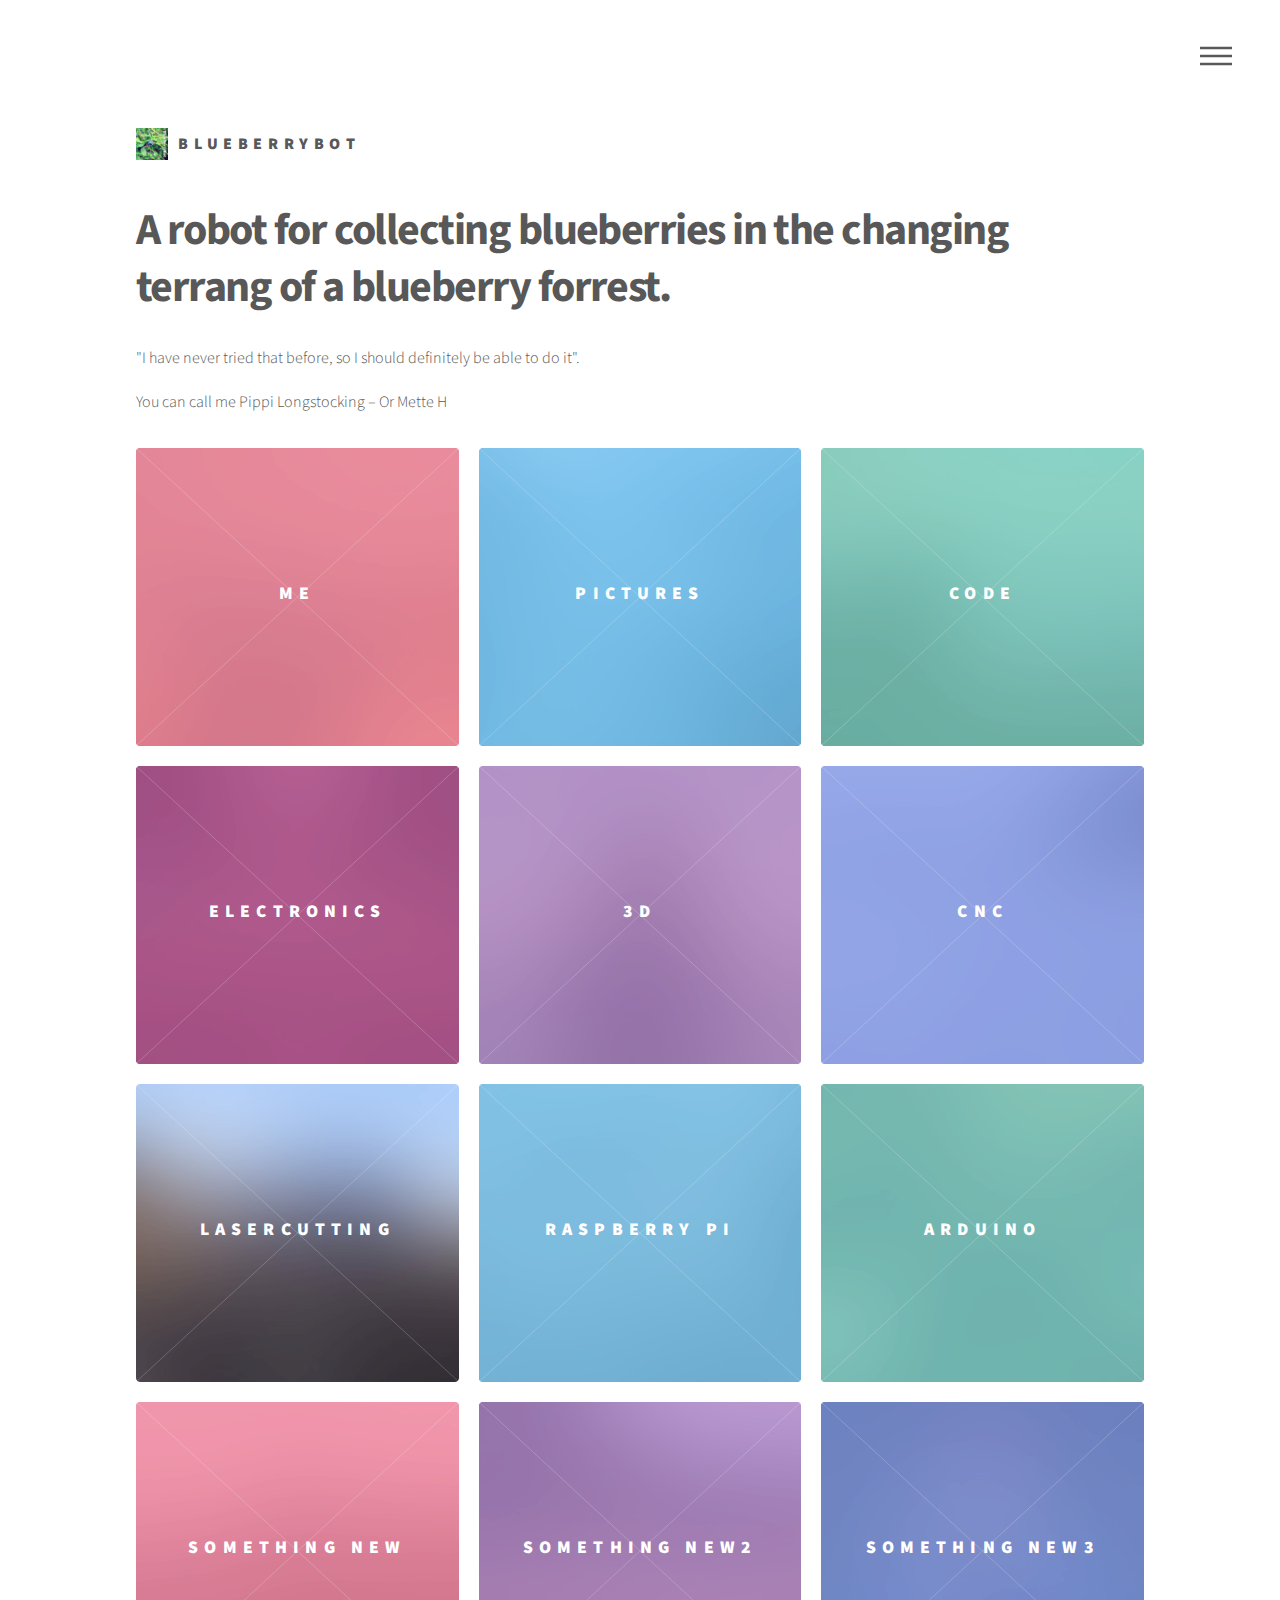
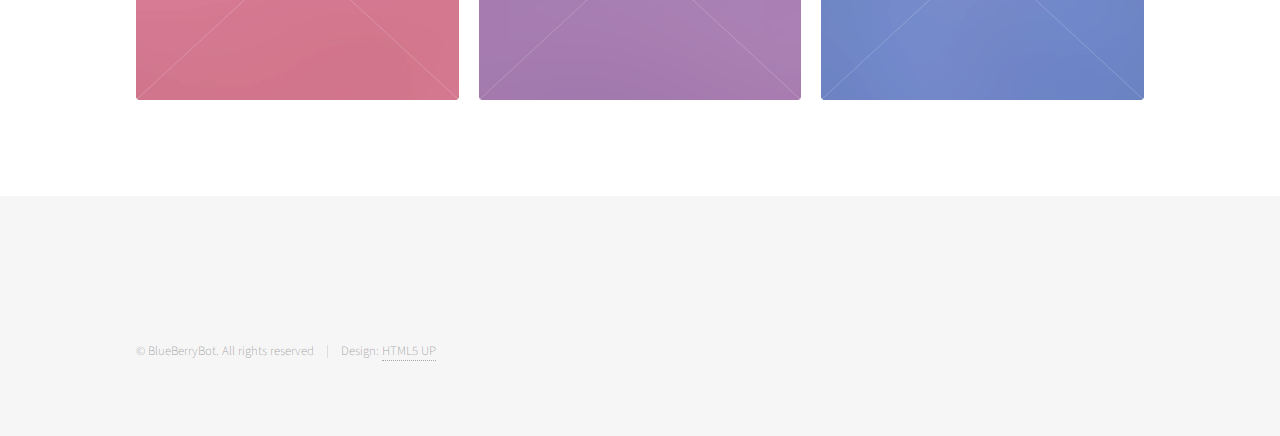
==== docs/index.html @ 05e70b41 "bytte navn til docs" ====
<!DOCTYPE HTML>
<!--
	Phantom by HTML5 UP
	html5up.net | @ajlkn
	Free for personal and commercial use under the CCA 3.0 license (html5up.net/license)
-->
<html>
	<head>
		<title>BlueBerryBot by Mette H. Digifab 2020</title>
		<meta charset="utf-8" />
		<meta name="viewport" content="width=device-width, initial-scale=1, user-scalable=no" />
		<link rel="stylesheet" href="assets/css/main.css" />
		<noscript><link rel="stylesheet" href="assets/css/noscript.css" /></noscript>
	</head>
	<body class="is-preload">
		<!-- Wrapper -->
			<div id="wrapper">

				<!-- Header -->
					<header id="header">
						<div class="inner">

							<!-- Logo -->
								<a href="index.html" class="logo">
									<span class="symbol"><img src="images/logo.jpg" alt="" /></span><span class="title">BlueBerryBot</span>
								</a>

							<!-- Nav -->
								<nav>
									<ul>
										<li><a href="#menu">Menu</a></li>
									</ul>
								</nav>

						</div>
					</header>

				<!-- Menu -->
					<nav id="menu">
						<h2>Menu</h2>
						<ul>
							<li><a href="index.html">Home</a></li>
							<li><a href="me.html">Me</a></li>
							<li><a href="pictures.html">Pictures</a></li>
							<li><a href="code.html">code</a></li>
							<li><a href="electronics.html">Electronics</a></li>
						</ul>
					</nav>

				<!-- Main -->
					<div id="main">
						<div class="inner">
							<header>
								<h1>A robot for collecting blueberries in the changing terrang of a blueberry forrest.</h1>
								<p>"I have never tried that before, so I should definitely be able to do it". </p>
                                <p div class="indent">You can call me Pippi Longstocking – Or Mette H</p>
							</header>
							<section class="tiles">
								<article class="style1">
									<span class="image">
										<img src="images/pic01.jpg" alt="" />
									</span>
									<a href="me.html">
										<h2>Me</h2>
										<div class="content">
											<p>A personal presentation of the person behind BlueBerryBot.</p>
										</div>
									</a>
								</article>
								<article class="style2">
									<span class="image">
										<img src="images/pic02.jpg" alt="" />
									</span>
									<a href="pictures.html">
										<h2>Pictures</h2>
										<div class="content">
											<p>Pictures taken in different stages of the project.</p>
										</div>
									</a>
								</article>
								<article class="style3">
									<span class="image">
										<img src="images/pic12.jpg" alt="" />
									</span>
									<a href="code.html">
										<h2>Code</h2>
										<div class="content">
											<p>All code from the project.</p>
										</div>
									</a>
								</article>
								<article class="style4">
									<span class="image">
										<img src="images/pic03.jpg" alt="" />
									</span>
									<a href="generic.html">
										<h2>Electronics</h2>
										<div class="content">
											<p>Detailed description of the electronics used in the project.</p>
										</div>
									</a>
								</article>
								<article class="style5">
									<span class="image">
										<img src="images/pic04.jpg" alt="" />
									</span>
									<a href="generic.html">
										<h2>3D</h2>
										<div class="content">
											<p>Detailed description of the 3D used in the project.</p>
										</div>
									</a>
								</article>
								<article class="style6">
									<span class="image">
										<img src="images/pic05.jpg" alt="" />
									</span>
									<a href="generic.html">
										<h2>CNC</h2>
										<div class="content">
											<p>Detailed description of the CNC used in the project.</p>
										</div>
									</a>
								</article>
								<article class="style7">
									<span class="image">
										<img src="images/pic06.jpg" alt="" />
									</span>
									<a href="generic.html">
										<h2>Lasercutting</h2>
										<div class="content">
											<p>Detailed description of the Lasercutting used in the project.</p>
										</div>
									</a>
								</article>
								<article class="style2">
									<span class="image">
										<img src="images/pic07.jpg" alt="" />
									</span>
									<a href="generic.html">
										<h2>Raspberry Pi</h2>
										<div class="content">
											<p>Detailed description of the Raspberry Pi used in the project.</p>
										</div>
									</a>
								</article>
								<article class="style3">
									<span class="image">
										<img src="images/pic08.jpg" alt="" />
									</span>
									<a href="generic.html">
										<h2>Arduino</h2>
										<div class="content">
											<p>Detailed description of the Arduino used in the project.</p>
										</div>
									</a>
								</article>
								<article class="style1">
									<span class="image">
										<img src="images/pic09.jpg" alt="" />
									</span>
									<a href="generic.html">
										<h2>Something new</h2>
										<div class="content">
											<p>Sed nisl arcu euismod sit amet nisi lorem etiam dolor veroeros et feugiat.</p>
										</div>
									</a>
								</article>
								<article class="style5">
									<span class="image">
										<img src="images/pic10.jpg" alt="" />
									</span>
									<a href="generic.html">
										<h2>Something new2</h2>
										<div class="content">
											<p>Sed nisl arcu euismod sit amet nisi lorem etiam dolor veroeros et feugiat.</p>
										</div>
									</a>
								</article>
								<article class="style6">
									<span class="image">
										<img src="images/pic11.jpg" alt="" />
									</span>
									<a href="generic.html">
										<h2>Something new3</h2>
										<div class="content">
											<p>Sed nisl arcu euismod sit amet nisi lorem etiam dolor veroeros et feugiat.</p>
										</div>
									</a>
								</article>
							
							</section>
						</div>
					</div>

				<!-- Footer -->
					<footer id="footer">
						<div class="inner">
							
							
							<ul class="copyright">
								<li>&copy; BlueBerryBot. All rights reserved</li><li>Design: <a href="http://html5up.net">HTML5 UP</a></li>
							</ul>
						</div>
					</footer>

			</div>

		<!-- Scripts -->
			<script src="assets/js/jquery.min.js"></script>
			<script src="assets/js/browser.min.js"></script>
			<script src="assets/js/breakpoints.min.js"></script>
			<script src="assets/js/util.js"></script>
			<script src="assets/js/main.js"></script>

	</body>
</html>
---- docs/assets/css/main.css ----
@import url(fontawesome-all.min.css);
@import url("https://fonts.googleapis.com/css?family=Source+Sans+Pro:300,700,900");

/*
	Phantom by HTML5 UP
	html5up.net | @ajlkn
	Free for personal and commercial use under the CCA 3.0 license (html5up.net/license)
*/

html, body, div, span, applet, object,
iframe, h1, h2, h3, h4, h5, h6, p, blockquote,
pre, a, abbr, acronym, address, big, cite,
code, del, dfn, em, img, ins, kbd, q, s, samp,
small, strike, strong, sub, sup, tt, var, b,
u, i, center, dl, dt, dd, ol, ul, li, fieldset,
form, label, legend, table, caption, tbody,
tfoot, thead, tr, th, td, article, aside,
canvas, details, embed, figure, figcaption,
footer, header, hgroup, menu, nav, output, ruby,
section, summary, time, mark, audio, video {
	margin: 0;
	padding: 0;
	border: 0;
	font-size: 100%;
	font: inherit;
	vertical-align: baseline;}

article, aside, details, figcaption, figure,
footer, header, hgroup, menu, nav, section {
	display: block;}

body {
	line-height: 1;
}

ol, ul {
	list-style: none;
}

blockquote, q {
	quotes: none;
}

	blockquote:before, blockquote:after, q:before, q:after {
		content: '';
		content: none;
	}

table {
	border-collapse: collapse;
	border-spacing: 0;
}

body {
	-webkit-text-size-adjust: none;
}

mark {
	background-color: transparent;
	color: inherit;
}

input::-moz-focus-inner {
	border: 0;
	padding: 0;
}

input, select, textarea {
	-moz-appearance: none;
	-webkit-appearance: none;
	-ms-appearance: none;
	appearance: none;
}

/* Basic */

	@-ms-viewport {
		width: device-width;
	}

	body {
		-ms-overflow-style: scrollbar;
	}
	
/* Indents */
	div.indent {
  text-indent: 30%;
}

	@media screen and (max-width: 480px) {

		html, body {
			min-width: 320px;
		}

	}

	html {
		box-sizing: border-box;
	}

	*, *:before, *:after {
		box-sizing: inherit;
	}

	body {
		background: #ffffff;
	}

		body.is-preload *, body.is-preload *:before, body.is-preload *:after {
			-moz-animation: none !important;
			-webkit-animation: none !important;
			-ms-animation: none !important;
			animation: none !important;
			-moz-transition: none !important;
			-webkit-transition: none !important;
			-ms-transition: none !important;
			transition: none !important;
		}

/* Type */

	body, input, select, textarea {
		color: #585858;
		font-family: "Source Sans Pro", Helvetica, sans-serif;
		font-size: 16pt;
		font-weight: 300;
		line-height: 1.75;
	}

		@media screen and (max-width: 1680px) {

			body, input, select, textarea {
				font-size: 14pt;
			}

		}

		@media screen and (max-width: 1280px) {

			body, input, select, textarea {
				font-size: 12pt;
			}

		}

	a {
		-moz-transition: border-bottom-color 0.2s ease, color 0.2s ease;
		-webkit-transition: border-bottom-color 0.2s ease, color 0.2s ease;
		-ms-transition: border-bottom-color 0.2s ease, color 0.2s ease;
		transition: border-bottom-color 0.2s ease, color 0.2s ease;
		text-decoration: none;
		color: #585858;
		border-bottom: dotted 1px rgba(88, 88, 88, 0.5);
	}

		a:hover {
			border-bottom-color: transparent;
			color: #f2849e !important;
		}

	strong, b {
		font-weight: 900;
	}

	em, i {
		font-style: italic;
	}

	p {
		margin: 0 0 2em 0;
	}

	h1 {
		font-size: 2.75em;
		font-weight: 700;
		line-height: 1.3;
		margin: 0 0 1em 0;
		letter-spacing: -0.035em;
	}

		h1 a {
			color: inherit;
		}

		@media screen and (max-width: 736px) {

			h1 {
				font-size: 2em;
				margin: 0 0 1em 0;
			}

		}

		@media screen and (max-width: 360px) {

			h1 {
				font-size: 1.75em;
			}

		}

	h2, h3, h4, h5, h6 {
		font-weight: 900;
		line-height: 1.5;
		margin: 0 0 2em 0;
		text-transform: uppercase;
		letter-spacing: 0.35em;
	}

		h2 a, h3 a, h4 a, h5 a, h6 a {
			color: inherit;
		}

	h2 {
		font-size: 1.1em;
	}

	h3 {
		font-size: 1em;
	}

	h4 {
		font-size: 0.8em;
	}

	h5 {
		font-size: 0.8em;
	}

	h6 {
		font-size: 0.8em;
	}

	@media screen and (max-width: 980px) {

		h1 br, h2 br, h3 br, h4 br, h5 br, h6 br {
			display: none;
		}

	}

	@media screen and (max-width: 736px) {

		h2 {
			font-size: 1em;
		}

		h3 {
			font-size: 0.8em;
		}

	}

	sub {
		font-size: 0.8em;
		position: relative;
		top: 0.5em;
	}

	sup {
		font-size: 0.8em;
		position: relative;
		top: -0.5em;
	}

	blockquote {
		border-left: solid 4px #c9c9c9;
		font-style: italic;
		margin: 0 0 2em 0;
		padding: 0.5em 0 0.5em 2em;
	}

	code {
		background: rgba(144, 144, 144, 0.075);
		border-radius: 4px;
		border: solid 1px #c9c9c9;
		font-family: "Courier New", monospace;
		font-size: 0.9em;
		margin: 0 0.25em;
		padding: 0.25em 0.65em;
	}

	pre {
		-webkit-overflow-scrolling: touch;
		font-family: "Courier New", monospace;
		font-size: 0.9em;
		margin: 0 0 2em 0;
	}

		pre code {
			display: block;
			line-height: 1.75;
			padding: 1em 1.5em;
			overflow-x: auto;
		}

	hr {
		border: 0;
		border-bottom: solid 1px #c9c9c9;
		margin: 2em 0;
	}

		hr.major {
			margin: 3em 0;
		}

	.align-left {
		text-align: left;
	}

	.align-center {
		text-align: center;
	}

	.align-right {
		text-align: right;
	}

/* Row */

	.row {
		display: flex;
		flex-wrap: wrap;
		box-sizing: border-box;
		align-items: stretch;
	}

		.row > * {
			box-sizing: border-box;
		}

		.row.gtr-uniform > * > :last-child {
			margin-bottom: 0;
		}

		.row.aln-left {
			justify-content: flex-start;
		}

		.row.aln-center {
			justify-content: center;
		}

		.row.aln-right {
			justify-content: flex-end;
		}

		.row.aln-top {
			align-items: flex-start;
		}

		.row.aln-middle {
			align-items: center;
		}

		.row.aln-bottom {
			align-items: flex-end;
		}

		.row > .imp {
			order: -1;
		}

		.row > .col-1 {
			width: 8.33333%;
		}

		.row > .off-1 {
			margin-left: 8.33333%;
		}

		.row > .col-2 {
			width: 16.66667%;
		}

		.row > .off-2 {
			margin-left: 16.66667%;
		}

		.row > .col-3 {
			width: 25%;
		}

		.row > .off-3 {
			margin-left: 25%;
		}

		.row > .col-4 {
			width: 33.33333%;
		}

		.row > .off-4 {
			margin-left: 33.33333%;
		}

		.row > .col-5 {
			width: 41.66667%;
		}

		.row > .off-5 {
			margin-left: 41.66667%;
		}

		.row > .col-6 {
			width: 50%;
		}

		.row > .off-6 {
			margin-left: 50%;
		}

		.row > .col-7 {
			width: 58.33333%;
		}

		.row > .off-7 {
			margin-left: 58.33333%;
		}

		.row > .col-8 {
			width: 66.66667%;
		}

		.row > .off-8 {
			margin-left: 66.66667%;
		}

		.row > .col-9 {
			width: 75%;
		}

		.row > .off-9 {
			margin-left: 75%;
		}

		.row > .col-10 {
			width: 83.33333%;
		}

		.row > .off-10 {
			margin-left: 83.33333%;
		}

		.row > .col-11 {
			width: 91.66667%;
		}

		.row > .off-11 {
			margin-left: 91.66667%;
		}

		.row > .col-12 {
			width: 100%;
		}

		.row > .off-12 {
			margin-left: 100%;
		}

		.row.gtr-0 {
			margin-top: 0;
			margin-left: 0em;
		}

			.row.gtr-0 > * {
				padding: 0 0 0 0em;
			}

			.row.gtr-0.gtr-uniform {
				margin-top: 0em;
			}

				.row.gtr-0.gtr-uniform > * {
					padding-top: 0em;
				}

		.row.gtr-25 {
			margin-top: 0;
			margin-left: -0.5em;
		}

			.row.gtr-25 > * {
				padding: 0 0 0 0.5em;
			}

			.row.gtr-25.gtr-uniform {
				margin-top: -0.5em;
			}

				.row.gtr-25.gtr-uniform > * {
					padding-top: 0.5em;
				}

		.row.gtr-50 {
			margin-top: 0;
			margin-left: -1em;
		}

			.row.gtr-50 > * {
				padding: 0 0 0 1em;
			}

			.row.gtr-50.gtr-uniform {
				margin-top: -1em;
			}

				.row.gtr-50.gtr-uniform > * {
					padding-top: 1em;
				}

		.row {
			margin-top: 0;
			margin-left: -2em;
		}

			.row > * {
				padding: 0 0 0 2em;
			}

			.row.gtr-uniform {
				margin-top: -2em;
			}

				.row.gtr-uniform > * {
					padding-top: 2em;
				}

		.row.gtr-150 {
			margin-top: 0;
			margin-left: -3em;
		}

			.row.gtr-150 > * {
				padding: 0 0 0 3em;
			}

			.row.gtr-150.gtr-uniform {
				margin-top: -3em;
			}

				.row.gtr-150.gtr-uniform > * {
					padding-top: 3em;
				}

		.row.gtr-200 {
			margin-top: 0;
			margin-left: -4em;
		}

			.row.gtr-200 > * {
				padding: 0 0 0 4em;
			}

			.row.gtr-200.gtr-uniform {
				margin-top: -4em;
			}

				.row.gtr-200.gtr-uniform > * {
					padding-top: 4em;
				}

		@media screen and (max-width: 1680px) {

			.row {
				display: flex;
				flex-wrap: wrap;
				box-sizing: border-box;
				align-items: stretch;
			}

				.row > * {
					box-sizing: border-box;
				}

				.row.gtr-uniform > * > :last-child {
					margin-bottom: 0;
				}

				.row.aln-left {
					justify-content: flex-start;
				}

				.row.aln-center {
					justify-content: center;
				}

				.row.aln-right {
					justify-content: flex-end;
				}

				.row.aln-top {
					align-items: flex-start;
				}

				.row.aln-middle {
					align-items: center;
				}

				.row.aln-bottom {
					align-items: flex-end;
				}

				.row > .imp-xlarge {
					order: -1;
				}

				.row > .col-1-xlarge {
					width: 8.33333%;
				}

				.row > .off-1-xlarge {
					margin-left: 8.33333%;
				}

				.row > .col-2-xlarge {
					width: 16.66667%;
				}

				.row > .off-2-xlarge {
					margin-left: 16.66667%;
				}

				.row > .col-3-xlarge {
					width: 25%;
				}

				.row > .off-3-xlarge {
					margin-left: 25%;
				}

				.row > .col-4-xlarge {
					width: 33.33333%;
				}

				.row > .off-4-xlarge {
					margin-left: 33.33333%;
				}

				.row > .col-5-xlarge {
					width: 41.66667%;
				}

				.row > .off-5-xlarge {
					margin-left: 41.66667%;
				}

				.row > .col-6-xlarge {
					width: 50%;
				}

				.row > .off-6-xlarge {
					margin-left: 50%;
				}

				.row > .col-7-xlarge {
					width: 58.33333%;
				}

				.row > .off-7-xlarge {
					margin-left: 58.33333%;
				}

				.row > .col-8-xlarge {
					width: 66.66667%;
				}

				.row > .off-8-xlarge {
					margin-left: 66.66667%;
				}

				.row > .col-9-xlarge {
					width: 75%;
				}

				.row > .off-9-xlarge {
					margin-left: 75%;
				}

				.row > .col-10-xlarge {
					width: 83.33333%;
				}

				.row > .off-10-xlarge {
					margin-left: 83.33333%;
				}

				.row > .col-11-xlarge {
					width: 91.66667%;
				}

				.row > .off-11-xlarge {
					margin-left: 91.66667%;
				}

				.row > .col-12-xlarge {
					width: 100%;
				}

				.row > .off-12-xlarge {
					margin-left: 100%;
				}

				.row.gtr-0 {
					margin-top: 0;
					margin-left: 0em;
				}

					.row.gtr-0 > * {
						padding: 0 0 0 0em;
					}

					.row.gtr-0.gtr-uniform {
						margin-top: 0em;
					}

						.row.gtr-0.gtr-uniform > * {
							padding-top: 0em;
						}

				.row.gtr-25 {
					margin-top: 0;
					margin-left: -0.5em;
				}

					.row.gtr-25 > * {
						padding: 0 0 0 0.5em;
					}

					.row.gtr-25.gtr-uniform {
						margin-top: -0.5em;
					}

						.row.gtr-25.gtr-uniform > * {
							padding-top: 0.5em;
						}

				.row.gtr-50 {
					margin-top: 0;
					margin-left: -1em;
				}

					.row.gtr-50 > * {
						padding: 0 0 0 1em;
					}

					.row.gtr-50.gtr-uniform {
						margin-top: -1em;
					}

						.row.gtr-50.gtr-uniform > * {
							padding-top: 1em;
						}

				.row {
					margin-top: 0;
					margin-left: -2em;
				}

					.row > * {
						padding: 0 0 0 2em;
					}

					.row.gtr-uniform {
						margin-top: -2em;
					}

						.row.gtr-uniform > * {
							padding-top: 2em;
						}

				.row.gtr-150 {
					margin-top: 0;
					margin-left: -3em;
				}

					.row.gtr-150 > * {
						padding: 0 0 0 3em;
					}

					.row.gtr-150.gtr-uniform {
						margin-top: -3em;
					}

						.row.gtr-150.gtr-uniform > * {
							padding-top: 3em;
						}

				.row.gtr-200 {
					margin-top: 0;
					margin-left: -4em;
				}

					.row.gtr-200 > * {
						padding: 0 0 0 4em;
					}

					.row.gtr-200.gtr-uniform {
						margin-top: -4em;
					}

						.row.gtr-200.gtr-uniform > * {
							padding-top: 4em;
						}

		}

		@media screen and (max-width: 1280px) {

			.row {
				display: flex;
				flex-wrap: wrap;
				box-sizing: border-box;
				align-items: stretch;
			}

				.row > * {
					box-sizing: border-box;
				}

				.row.gtr-uniform > * > :last-child {
					margin-bottom: 0;
				}

				.row.aln-left {
					justify-content: flex-start;
				}

				.row.aln-center {
					justify-content: center;
				}

				.row.aln-right {
					justify-content: flex-end;
				}

				.row.aln-top {
					align-items: flex-start;
				}

				.row.aln-middle {
					align-items: center;
				}

				.row.aln-bottom {
					align-items: flex-end;
				}

				.row > .imp-large {
					order: -1;
				}

				.row > .col-1-large {
					width: 8.33333%;
				}

				.row > .off-1-large {
					margin-left: 8.33333%;
				}

				.row > .col-2-large {
					width: 16.66667%;
				}

				.row > .off-2-large {
					margin-left: 16.66667%;
				}

				.row > .col-3-large {
					width: 25%;
				}

				.row > .off-3-large {
					margin-left: 25%;
				}

				.row > .col-4-large {
					width: 33.33333%;
				}

				.row > .off-4-large {
					margin-left: 33.33333%;
				}

				.row > .col-5-large {
					width: 41.66667%;
				}

				.row > .off-5-large {
					margin-left: 41.66667%;
				}

				.row > .col-6-large {
					width: 50%;
				}

				.row > .off-6-large {
					margin-left: 50%;
				}

				.row > .col-7-large {
					width: 58.33333%;
				}

				.row > .off-7-large {
					margin-left: 58.33333%;
				}

				.row > .col-8-large {
					width: 66.66667%;
				}

				.row > .off-8-large {
					margin-left: 66.66667%;
				}

				.row > .col-9-large {
					width: 75%;
				}

				.row > .off-9-large {
					margin-left: 75%;
				}

				.row > .col-10-large {
					width: 83.33333%;
				}

				.row > .off-10-large {
					margin-left: 83.33333%;
				}

				.row > .col-11-large {
					width: 91.66667%;
				}

				.row > .off-11-large {
					margin-left: 91.66667%;
				}

				.row > .col-12-large {
					width: 100%;
				}

				.row > .off-12-large {
					margin-left: 100%;
				}

				.row.gtr-0 {
					margin-top: 0;
					margin-left: 0em;
				}

					.row.gtr-0 > * {
						padding: 0 0 0 0em;
					}

					.row.gtr-0.gtr-uniform {
						margin-top: 0em;
					}

						.row.gtr-0.gtr-uniform > * {
							padding-top: 0em;
						}

				.row.gtr-25 {
					margin-top: 0;
					margin-left: -0.5em;
				}

					.row.gtr-25 > * {
						padding: 0 0 0 0.5em;
					}

					.row.gtr-25.gtr-uniform {
						margin-top: -0.5em;
					}

						.row.gtr-25.gtr-uniform > * {
							padding-top: 0.5em;
						}

				.row.gtr-50 {
					margin-top: 0;
					margin-left: -1em;
				}

					.row.gtr-50 > * {
						padding: 0 0 0 1em;
					}

					.row.gtr-50.gtr-uniform {
						margin-top: -1em;
					}

						.row.gtr-50.gtr-uniform > * {
							padding-top: 1em;
						}

				.row {
					margin-top: 0;
					margin-left: -2em;
				}

					.row > * {
						padding: 0 0 0 2em;
					}

					.row.gtr-uniform {
						margin-top: -2em;
					}

						.row.gtr-uniform > * {
							padding-top: 2em;
						}

				.row.gtr-150 {
					margin-top: 0;
					margin-left: -3em;
				}

					.row.gtr-150 > * {
						padding: 0 0 0 3em;
					}

					.row.gtr-150.gtr-uniform {
						margin-top: -3em;
					}

						.row.gtr-150.gtr-uniform > * {
							padding-top: 3em;
						}

				.row.gtr-200 {
					margin-top: 0;
					margin-left: -4em;
				}

					.row.gtr-200 > * {
						padding: 0 0 0 4em;
					}

					.row.gtr-200.gtr-uniform {
						margin-top: -4em;
					}

						.row.gtr-200.gtr-uniform > * {
							padding-top: 4em;
						}

		}

		@media screen and (max-width: 980px) {

			.row {
				display: flex;
				flex-wrap: wrap;
				box-sizing: border-box;
				align-items: stretch;
			}

				.row > * {
					box-sizing: border-box;
				}

				.row.gtr-uniform > * > :last-child {
					margin-bottom: 0;
				}

				.row.aln-left {
					justify-content: flex-start;
				}

				.row.aln-center {
					justify-content: center;
				}

				.row.aln-right {
					justify-content: flex-end;
				}

				.row.aln-top {
					align-items: flex-start;
				}

				.row.aln-middle {
					align-items: center;
				}

				.row.aln-bottom {
					align-items: flex-end;
				}

				.row > .imp-medium {
					order: -1;
				}

				.row > .col-1-medium {
					width: 8.33333%;
				}

				.row > .off-1-medium {
					margin-left: 8.33333%;
				}

				.row > .col-2-medium {
					width: 16.66667%;
				}

				.row > .off-2-medium {
					margin-left: 16.66667%;
				}

				.row > .col-3-medium {
					width: 25%;
				}

				.row > .off-3-medium {
					margin-left: 25%;
				}

				.row > .col-4-medium {
					width: 33.33333%;
				}

				.row > .off-4-medium {
					margin-left: 33.33333%;
				}

				.row > .col-5-medium {
					width: 41.66667%;
				}

				.row > .off-5-medium {
					margin-left: 41.66667%;
				}

				.row > .col-6-medium {
					width: 50%;
				}

				.row > .off-6-medium {
					margin-left: 50%;
				}

				.row > .col-7-medium {
					width: 58.33333%;
				}

				.row > .off-7-medium {
					margin-left: 58.33333%;
				}

				.row > .col-8-medium {
					width: 66.66667%;
				}

				.row > .off-8-medium {
					margin-left: 66.66667%;
				}

				.row > .col-9-medium {
					width: 75%;
				}

				.row > .off-9-medium {
					margin-left: 75%;
				}

				.row > .col-10-medium {
					width: 83.33333%;
				}

				.row > .off-10-medium {
					margin-left: 83.33333%;
				}

				.row > .col-11-medium {
					width: 91.66667%;
				}

				.row > .off-11-medium {
					margin-left: 91.66667%;
				}

				.row > .col-12-medium {
					width: 100%;
				}

				.row > .off-12-medium {
					margin-left: 100%;
				}

				.row.gtr-0 {
					margin-top: 0;
					margin-left: 0em;
				}

					.row.gtr-0 > * {
						padding: 0 0 0 0em;
					}

					.row.gtr-0.gtr-uniform {
						margin-top: 0em;
					}

						.row.gtr-0.gtr-uniform > * {
							padding-top: 0em;
						}

				.row.gtr-25 {
					margin-top: 0;
					margin-left: -0.375em;
				}

					.row.gtr-25 > * {
						padding: 0 0 0 0.375em;
					}

					.row.gtr-25.gtr-uniform {
						margin-top: -0.375em;
					}

						.row.gtr-25.gtr-uniform > * {
							padding-top: 0.375em;
						}

				.row.gtr-50 {
					margin-top: 0;
					margin-left: -0.75em;
				}

					.row.gtr-50 > * {
						padding: 0 0 0 0.75em;
					}

					.row.gtr-50.gtr-uniform {
						margin-top: -0.75em;
					}

						.row.gtr-50.gtr-uniform > * {
							padding-top: 0.75em;
						}

				.row {
					margin-top: 0;
					margin-left: -1.5em;
				}

					.row > * {
						padding: 0 0 0 1.5em;
					}

					.row.gtr-uniform {
						margin-top: -1.5em;
					}

						.row.gtr-uniform > * {
							padding-top: 1.5em;
						}

				.row.gtr-150 {
					margin-top: 0;
					margin-left: -2.25em;
				}

					.row.gtr-150 > * {
						padding: 0 0 0 2.25em;
					}

					.row.gtr-150.gtr-uniform {
						margin-top: -2.25em;
					}

						.row.gtr-150.gtr-uniform > * {
							padding-top: 2.25em;
						}

				.row.gtr-200 {
					margin-top: 0;
					margin-left: -3em;
				}

					.row.gtr-200 > * {
						padding: 0 0 0 3em;
					}

					.row.gtr-200.gtr-uniform {
						margin-top: -3em;
					}

						.row.gtr-200.gtr-uniform > * {
							padding-top: 3em;
						}

		}

		@media screen and (max-width: 736px) {

			.row {
				display: flex;
				flex-wrap: wrap;
				box-sizing: border-box;
				align-items: stretch;
			}

				.row > * {
					box-sizing: border-box;
				}

				.row.gtr-uniform > * > :last-child {
					margin-bottom: 0;
				}

				.row.aln-left {
					justify-content: flex-start;
				}

				.row.aln-center {
					justify-content: center;
				}

				.row.aln-right {
					justify-content: flex-end;
				}

				.row.aln-top {
					align-items: flex-start;
				}

				.row.aln-middle {
					align-items: center;
				}

				.row.aln-bottom {
					align-items: flex-end;
				}

				.row > .imp-small {
					order: -1;
				}

				.row > .col-1-small {
					width: 8.33333%;
				}

				.row > .off-1-small {
					margin-left: 8.33333%;
				}

				.row > .col-2-small {
					width: 16.66667%;
				}

				.row > .off-2-small {
					margin-left: 16.66667%;
				}

				.row > .col-3-small {
					width: 25%;
				}

				.row > .off-3-small {
					margin-left: 25%;
				}

				.row > .col-4-small {
					width: 33.33333%;
				}

				.row > .off-4-small {
					margin-left: 33.33333%;
				}

				.row > .col-5-small {
					width: 41.66667%;
				}

				.row > .off-5-small {
					margin-left: 41.66667%;
				}

				.row > .col-6-small {
					width: 50%;
				}

				.row > .off-6-small {
					margin-left: 50%;
				}

				.row > .col-7-small {
					width: 58.33333%;
				}

				.row > .off-7-small {
					margin-left: 58.33333%;
				}

				.row > .col-8-small {
					width: 66.66667%;
				}

				.row > .off-8-small {
					margin-left: 66.66667%;
				}

				.row > .col-9-small {
					width: 75%;
				}

				.row > .off-9-small {
					margin-left: 75%;
				}

				.row > .col-10-small {
					width: 83.33333%;
				}

				.row > .off-10-small {
					margin-left: 83.33333%;
				}

				.row > .col-11-small {
					width: 91.66667%;
				}

				.row > .off-11-small {
					margin-left: 91.66667%;
				}

				.row > .col-12-small {
					width: 100%;
				}

				.row > .off-12-small {
					margin-left: 100%;
				}

				.row.gtr-0 {
					margin-top: 0;
					margin-left: 0em;
				}

					.row.gtr-0 > * {
						padding: 0 0 0 0em;
					}

					.row.gtr-0.gtr-uniform {
						margin-top: 0em;
					}

						.row.gtr-0.gtr-uniform > * {
							padding-top: 0em;
						}

				.row.gtr-25 {
					margin-top: 0;
					margin-left: -0.25em;
				}

					.row.gtr-25 > * {
						padding: 0 0 0 0.25em;
					}

					.row.gtr-25.gtr-uniform {
						margin-top: -0.25em;
					}

						.row.gtr-25.gtr-uniform > * {
							padding-top: 0.25em;
						}

				.row.gtr-50 {
					margin-top: 0;
					margin-left: -0.5em;
				}

					.row.gtr-50 > * {
						padding: 0 0 0 0.5em;
					}

					.row.gtr-50.gtr-uniform {
						margin-top: -0.5em;
					}

						.row.gtr-50.gtr-uniform > * {
							padding-top: 0.5em;
						}

				.row {
					margin-top: 0;
					margin-left: -1em;
				}

					.row > * {
						padding: 0 0 0 1em;
					}

					.row.gtr-uniform {
						margin-top: -1em;
					}

						.row.gtr-uniform > * {
							padding-top: 1em;
						}

				.row.gtr-150 {
					margin-top: 0;
					margin-left: -1.5em;
				}

					.row.gtr-150 > * {
						padding: 0 0 0 1.5em;
					}

					.row.gtr-150.gtr-uniform {
						margin-top: -1.5em;
					}

						.row.gtr-150.gtr-uniform > * {
							padding-top: 1.5em;
						}

				.row.gtr-200 {
					margin-top: 0;
					margin-left: -2em;
				}

					.row.gtr-200 > * {
						padding: 0 0 0 2em;
					}

					.row.gtr-200.gtr-uniform {
						margin-top: -2em;
					}

						.row.gtr-200.gtr-uniform > * {
							padding-top: 2em;
						}

		}

		@media screen and (max-width: 480px) {

			.row {
				display: flex;
				flex-wrap: wrap;
				box-sizing: border-box;
				align-items: stretch;
			}

				.row > * {
					box-sizing: border-box;
				}

				.row.gtr-uniform > * > :last-child {
					margin-bottom: 0;
				}

				.row.aln-left {
					justify-content: flex-start;
				}

				.row.aln-center {
					justify-content: center;
				}

				.row.aln-right {
					justify-content: flex-end;
				}

				.row.aln-top {
					align-items: flex-start;
				}

				.row.aln-middle {
					align-items: center;
				}

				.row.aln-bottom {
					align-items: flex-end;
				}

				.row > .imp-xsmall {
					order: -1;
				}

				.row > .col-1-xsmall {
					width: 8.33333%;
				}

				.row > .off-1-xsmall {
					margin-left: 8.33333%;
				}

				.row > .col-2-xsmall {
					width: 16.66667%;
				}

				.row > .off-2-xsmall {
					margin-left: 16.66667%;
				}

				.row > .col-3-xsmall {
					width: 25%;
				}

				.row > .off-3-xsmall {
					margin-left: 25%;
				}

				.row > .col-4-xsmall {
					width: 33.33333%;
				}

				.row > .off-4-xsmall {
					margin-left: 33.33333%;
				}

				.row > .col-5-xsmall {
					width: 41.66667%;
				}

				.row > .off-5-xsmall {
					margin-left: 41.66667%;
				}

				.row > .col-6-xsmall {
					width: 50%;
				}

				.row > .off-6-xsmall {
					margin-left: 50%;
				}

				.row > .col-7-xsmall {
					width: 58.33333%;
				}

				.row > .off-7-xsmall {
					margin-left: 58.33333%;
				}

				.row > .col-8-xsmall {
					width: 66.66667%;
				}

				.row > .off-8-xsmall {
					margin-left: 66.66667%;
				}

				.row > .col-9-xsmall {
					width: 75%;
				}

				.row > .off-9-xsmall {
					margin-left: 75%;
				}

				.row > .col-10-xsmall {
					width: 83.33333%;
				}

				.row > .off-10-xsmall {
					margin-left: 83.33333%;
				}

				.row > .col-11-xsmall {
					width: 91.66667%;
				}

				.row > .off-11-xsmall {
					margin-left: 91.66667%;
				}

				.row > .col-12-xsmall {
					width: 100%;
				}

				.row > .off-12-xsmall {
					margin-left: 100%;
				}

				.row.gtr-0 {
					margin-top: 0;
					margin-left: 0em;
				}

					.row.gtr-0 > * {
						padding: 0 0 0 0em;
					}

					.row.gtr-0.gtr-uniform {
						margin-top: 0em;
					}

						.row.gtr-0.gtr-uniform > * {
							padding-top: 0em;
						}

				.row.gtr-25 {
					margin-top: 0;
					margin-left: -0.25em;
				}

					.row.gtr-25 > * {
						padding: 0 0 0 0.25em;
					}

					.row.gtr-25.gtr-uniform {
						margin-top: -0.25em;
					}

						.row.gtr-25.gtr-uniform > * {
							padding-top: 0.25em;
						}

				.row.gtr-50 {
					margin-top: 0;
					margin-left: -0.5em;
				}

					.row.gtr-50 > * {
						padding: 0 0 0 0.5em;
					}

					.row.gtr-50.gtr-uniform {
						margin-top: -0.5em;
					}

						.row.gtr-50.gtr-uniform > * {
							padding-top: 0.5em;
						}

				.row {
					margin-top: 0;
					margin-left: -1em;
				}

					.row > * {
						padding: 0 0 0 1em;
					}

					.row.gtr-uniform {
						margin-top: -1em;
					}

						.row.gtr-uniform > * {
							padding-top: 1em;
						}

				.row.gtr-150 {
					margin-top: 0;
					margin-left: -1.5em;
				}

					.row.gtr-150 > * {
						padding: 0 0 0 1.5em;
					}

					.row.gtr-150.gtr-uniform {
						margin-top: -1.5em;
					}

						.row.gtr-150.gtr-uniform > * {
							padding-top: 1.5em;
						}

				.row.gtr-200 {
					margin-top: 0;
					margin-left: -2em;
				}

					.row.gtr-200 > * {
						padding: 0 0 0 2em;
					}

					.row.gtr-200.gtr-uniform {
						margin-top: -2em;
					}

						.row.gtr-200.gtr-uniform > * {
							padding-top: 2em;
						}

		}

/* Section/Article */

	section.special, article.special {
		text-align: center;
	}

	header p {
		margin-top: -1em;
	}

	@media screen and (max-width: 736px) {

		header p {
			margin-top: 0;
		}

	}

/* Icon */

	.icon {
		text-decoration: none;
		border-bottom: none;
		position: relative;
	}

		.icon:before {
			-moz-osx-font-smoothing: grayscale;
			-webkit-font-smoothing: antialiased;
			display: inline-block;
			font-style: normal;
			font-variant: normal;
			text-rendering: auto;
			line-height: 1;
			text-transform: none !important;
			font-family: 'Font Awesome 5 Free';
			font-weight: 400;
		}

		.icon > .label {
			display: none;
		}

		.icon:before {
			line-height: inherit;
		}

		.icon.solid:before {
			font-weight: 900;
		}

		.icon.brands:before {
			font-family: 'Font Awesome 5 Brands';
		}

		.icon.style2 {
			-moz-transition: background-color 0.2s ease-in-out, color 0.2s ease-in-out, border-color 0.2s ease-in-out;
			-webkit-transition: background-color 0.2s ease-in-out, color 0.2s ease-in-out, border-color 0.2s ease-in-out;
			-ms-transition: background-color 0.2s ease-in-out, color 0.2s ease-in-out, border-color 0.2s ease-in-out;
			transition: background-color 0.2s ease-in-out, color 0.2s ease-in-out, border-color 0.2s ease-in-out;
			background-color: transparent;
			border: solid 1px #c9c9c9;
			border-radius: 4px;
			width: 2.65em;
			height: 2.65em;
			display: inline-block;
			text-align: center;
			line-height: 2.65em;
			color: inherit;
		}

			.icon.style2:before {
				font-size: 1.1em;
			}

			.icon.style2:hover {
				color: #f2849e;
				border-color: #f2849e;
			}

			.icon.style2:active {
				background-color: rgba(242, 132, 158, 0.1);
			}

/* List */

	ol {
		list-style: decimal;
		margin: 0 0 2em 0;
		padding-left: 1.25em;
	}

		ol li {
			padding-left: 0.25em;
		}

	ul {
		list-style: disc;
		margin: 0 0 2em 0;
		padding-left: 1em;
	}

		ul li {
			padding-left: 0.5em;
		}

		ul.alt {
			list-style: none;
			padding-left: 0;
		}

			ul.alt li {
				border-top: solid 1px #c9c9c9;
				padding: 0.5em 0;
			}

				ul.alt li:first-child {
					border-top: 0;
					padding-top: 0;
				}

	dl {
		margin: 0 0 2em 0;
	}

		dl dt {
			display: block;
			font-weight: 900;
			margin: 0 0 1em 0;
		}

		dl dd {
			margin-left: 2em;
		}

/* Actions */

	ul.actions {
		display: -moz-flex;
		display: -webkit-flex;
		display: -ms-flex;
		display: flex;
		cursor: default;
		list-style: none;
		margin-left: -1em;
		padding-left: 0;
	}

		ul.actions li {
			padding: 0 0 0 1em;
			vertical-align: middle;
		}

		ul.actions.special {
			-moz-justify-content: center;
			-webkit-justify-content: center;
			-ms-justify-content: center;
			justify-content: center;
			width: 100%;
			margin-left: 0;
		}

			ul.actions.special li:first-child {
				padding-left: 0;
			}

		ul.actions.stacked {
			-moz-flex-direction: column;
			-webkit-flex-direction: column;
			-ms-flex-direction: column;
			flex-direction: column;
			margin-left: 0;
		}

			ul.actions.stacked li {
				padding: 1.3em 0 0 0;
			}

				ul.actions.stacked li:first-child {
					padding-top: 0;
				}

		ul.actions.fit {
			width: calc(100% + 1em);
		}

			ul.actions.fit li {
				-moz-flex-grow: 1;
				-webkit-flex-grow: 1;
				-ms-flex-grow: 1;
				flex-grow: 1;
				-moz-flex-shrink: 1;
				-webkit-flex-shrink: 1;
				-ms-flex-shrink: 1;
				flex-shrink: 1;
				width: 100%;
			}

				ul.actions.fit li > * {
					width: 100%;
				}

			ul.actions.fit.stacked {
				width: 100%;
			}

		@media screen and (max-width: 480px) {

			ul.actions:not(.fixed) {
				-moz-flex-direction: column;
				-webkit-flex-direction: column;
				-ms-flex-direction: column;
				flex-direction: column;
				margin-left: 0;
				width: 100% !important;
			}

				ul.actions:not(.fixed) li {
					-moz-flex-grow: 1;
					-webkit-flex-grow: 1;
					-ms-flex-grow: 1;
					flex-grow: 1;
					-moz-flex-shrink: 1;
					-webkit-flex-shrink: 1;
					-ms-flex-shrink: 1;
					flex-shrink: 1;
					padding: 1em 0 0 0;
					text-align: center;
					width: 100%;
				}

					ul.actions:not(.fixed) li > * {
						width: 100%;
					}

					ul.actions:not(.fixed) li:first-child {
						padding-top: 0;
					}

					ul.actions:not(.fixed) li input[type="submit"],
					ul.actions:not(.fixed) li input[type="reset"],
					ul.actions:not(.fixed) li input[type="button"],
					ul.actions:not(.fixed) li button,
					ul.actions:not(.fixed) li .button {
						width: 100%;
					}

						ul.actions:not(.fixed) li input[type="submit"].icon:before,
						ul.actions:not(.fixed) li input[type="reset"].icon:before,
						ul.actions:not(.fixed) li input[type="button"].icon:before,
						ul.actions:not(.fixed) li button.icon:before,
						ul.actions:not(.fixed) li .button.icon:before {
							margin-left: -0.5rem;
						}

		}

/* Icons */

	ul.icons {
		cursor: default;
		list-style: none;
		padding-left: 0;
		margin: -1em 0 2em -1em;
	}

		ul.icons li {
			display: inline-block;
			padding: 1em 0 0 1em;
		}

/* Form */

	form {
		margin: 0 0 2em 0;
		overflow-x: hidden;
	}

		form > :last-child {
			margin-bottom: 0;
		}

		form > .fields {
			display: -moz-flex;
			display: -webkit-flex;
			display: -ms-flex;
			display: flex;
			-moz-flex-wrap: wrap;
			-webkit-flex-wrap: wrap;
			-ms-flex-wrap: wrap;
			flex-wrap: wrap;
			width: calc(100% + 3em);
			margin: -1.5em 0 2em -1.5em;
		}

			form > .fields > .field {
				-moz-flex-grow: 0;
				-webkit-flex-grow: 0;
				-ms-flex-grow: 0;
				flex-grow: 0;
				-moz-flex-shrink: 0;
				-webkit-flex-shrink: 0;
				-ms-flex-shrink: 0;
				flex-shrink: 0;
				padding: 1.5em 0 0 1.5em;
				width: calc(100% - 1.5em);
			}

				form > .fields > .field.half {
					width: calc(50% - 0.75em);
				}

				form > .fields > .field.third {
					width: calc(100%/3 - 0.5em);
				}

				form > .fields > .field.quarter {
					width: calc(25% - 0.375em);
				}

		@media screen and (max-width: 480px) {

			form > .fields {
				width: calc(100% + 3em);
				margin: -1.5em 0 2em -1.5em;
			}

				form > .fields > .field {
					padding: 1.5em 0 0 1.5em;
					width: calc(100% - 1.5em);
				}

					form > .fields > .field.half {
						width: calc(100% - 1.5em);
					}

					form > .fields > .field.third {
						width: calc(100% - 1.5em);
					}

					form > .fields > .field.quarter {
						width: calc(100% - 1.5em);
					}

		}

	label {
		display: block;
		font-size: 0.9em;
		font-weight: 900;
		margin: 0 0 1em 0;
	}

	input[type="text"],
	input[type="password"],
	input[type="email"],
	input[type="tel"],
	select,
	textarea {
		-moz-appearance: none;
		-webkit-appearance: none;
		-ms-appearance: none;
		appearance: none;
		background-color: transparent;
		border: none;
		border-radius: 0;
		border-bottom: solid 1px #c9c9c9;
		color: inherit;
		display: block;
		outline: 0;
		padding: 0;
		text-decoration: none;
		width: 100%;
	}

		input[type="text"]:invalid,
		input[type="password"]:invalid,
		input[type="email"]:invalid,
		input[type="tel"]:invalid,
		select:invalid,
		textarea:invalid {
			box-shadow: none;
		}

		input[type="text"]:focus,
		input[type="password"]:focus,
		input[type="email"]:focus,
		input[type="tel"]:focus,
		select:focus,
		textarea:focus {
			border-bottom-color: #f2849e;
			box-shadow: inset 0 -1px 0 0 #f2849e;
		}

	select {
		background-image: url("data:image/svg+xml;charset=utf8,%3Csvg xmlns='http://www.w3.org/2000/svg' width='40' height='40' preserveAspectRatio='none' viewBox='0 0 40 40'%3E%3Cpath d='M9.4,12.3l10.4,10.4l10.4-10.4c0.2-0.2,0.5-0.4,0.9-0.4c0.3,0,0.6,0.1,0.9,0.4l3.3,3.3c0.2,0.2,0.4,0.5,0.4,0.9 c0,0.4-0.1,0.6-0.4,0.9L20.7,31.9c-0.2,0.2-0.5,0.4-0.9,0.4c-0.3,0-0.6-0.1-0.9-0.4L4.3,17.3c-0.2-0.2-0.4-0.5-0.4-0.9 c0-0.4,0.1-0.6,0.4-0.9l3.3-3.3c0.2-0.2,0.5-0.4,0.9-0.4S9.1,12.1,9.4,12.3z' fill='%23c9c9c9' /%3E%3C/svg%3E");
		background-size: 1.25rem;
		background-repeat: no-repeat;
		background-position: calc(100% - 1rem) center;
		height: 3em;
		padding-right: 3em;
		text-overflow: ellipsis;
	}

		select option {
			background: #ffffff;
		}

		select:focus::-ms-value {
			background-color: transparent;
		}

		select::-ms-expand {
			display: none;
		}

	input[type="text"],
	input[type="password"],
	input[type="email"],
	select {
		height: 3em;
	}

	textarea {
		padding: 0;
		min-height: 3.75em;
	}

	input[type="checkbox"],
	input[type="radio"] {
		-moz-appearance: none;
		-webkit-appearance: none;
		-ms-appearance: none;
		appearance: none;
		display: block;
		float: left;
		margin-right: -2em;
		opacity: 0;
		width: 1em;
		z-index: -1;
	}

		input[type="checkbox"] + label,
		input[type="radio"] + label {
			text-decoration: none;
			color: #585858;
			cursor: pointer;
			display: inline-block;
			font-size: 1em;
			font-weight: 300;
			padding-left: 2.55em;
			padding-right: 0.75em;
			position: relative;
		}

			input[type="checkbox"] + label:before,
			input[type="radio"] + label:before {
				-moz-osx-font-smoothing: grayscale;
				-webkit-font-smoothing: antialiased;
				display: inline-block;
				font-style: normal;
				font-variant: normal;
				text-rendering: auto;
				line-height: 1;
				text-transform: none !important;
				font-family: 'Font Awesome 5 Free';
				font-weight: 900;
			}

			input[type="checkbox"] + label:before,
			input[type="radio"] + label:before {
				border-radius: 4px;
				border: solid 1px #c9c9c9;
				content: '';
				display: inline-block;
				font-size: 0.8em;
				height: 2.25em;
				left: 0;
				line-height: 2.25em;
				position: absolute;
				text-align: center;
				top: 0;
				width: 2.25em;
			}

		input[type="checkbox"]:checked + label:before,
		input[type="radio"]:checked + label:before {
			background: #585858;
			border-color: #585858;
			color: #ffffff;
			content: '\f00c';
		}

		input[type="checkbox"]:focus + label:before,
		input[type="radio"]:focus + label:before {
			border-color: #f2849e;
			box-shadow: 0 0 0 1px #f2849e;
		}

	input[type="checkbox"] + label:before {
		border-radius: 4px;
	}

	input[type="radio"] + label:before {
		border-radius: 100%;
	}

/* Box */

	.box {
		border-radius: 4px;
		border: solid 1px #c9c9c9;
		margin-bottom: 2em;
		padding: 1.5em;
	}

		.box > :last-child,
		.box > :last-child > :last-child,
		.box > :last-child > :last-child > :last-child {
			margin-bottom: 0;
		}

		.box.alt {
			border: 0;
			border-radius: 0;
			padding: 0;
		}

/* Image */

	.image {
		border-radius: 4px;
		border: 0;
		display: inline-block;
		position: relative;
	}

		.image img {
			border-radius: 4px;
			display: block;
		}

		.image.left, .image.right {
			max-width: 40%;
		}

			.image.left img, .image.right img {
				width: 100%;
			}

		.image.left {
			float: left;
			padding: 0 1.5em 1em 0;
			top: 0.25em;
		}

		.image.right {
			float: right;
			padding: 0 0 1em 1.5em;
			top: 0.25em;
		}

		.image.fit {
			display: block;
			margin: 0 0 2em 0;
			width: 100%;
		}

			.image.fit img {
				width: 100%;
			}

		.image.main {
			display: block;
			margin: 0 0 3em 0;
			width: 100%;
		}

			.image.main img {
				width: 100%;
			}

			@media screen and (max-width: 736px) {

				.image.main {
					margin: 0 0 2em 0;
				}

			}

/* Table */

	.table-wrapper {
		-webkit-overflow-scrolling: touch;
		overflow-x: auto;
	}

	table {
		margin: 0 0 2em 0;
		width: 100%;
	}

		table tbody tr {
			border: solid 1px #c9c9c9;
			border-left: 0;
			border-right: 0;
		}

			table tbody tr:nth-child(2n + 1) {
				background-color: rgba(144, 144, 144, 0.075);
			}

		table td {
			padding: 0.75em 0.75em;
		}

		table th {
			font-size: 0.9em;
			font-weight: 900;
			padding: 0 0.75em 0.75em 0.75em;
			text-align: left;
		}

		table thead {
			border-bottom: solid 2px #c9c9c9;
		}

		table tfoot {
			border-top: solid 2px #c9c9c9;
		}

		table.alt {
			border-collapse: separate;
		}

			table.alt tbody tr td {
				border: solid 1px #c9c9c9;
				border-left-width: 0;
				border-top-width: 0;
			}

				table.alt tbody tr td:first-child {
					border-left-width: 1px;
				}

			table.alt tbody tr:first-child td {
				border-top-width: 1px;
			}

			table.alt thead {
				border-bottom: 0;
			}

			table.alt tfoot {
				border-top: 0;
			}

/* Button */

	input[type="submit"],
	input[type="reset"],
	input[type="button"],
	button,
	.button {
		-moz-appearance: none;
		-webkit-appearance: none;
		-ms-appearance: none;
		appearance: none;
		-moz-transition: background-color 0.2s ease-in-out, color 0.2s ease-in-out, box-shadow 0.2s ease-in-out;
		-webkit-transition: background-color 0.2s ease-in-out, color 0.2s ease-in-out, box-shadow 0.2s ease-in-out;
		-ms-transition: background-color 0.2s ease-in-out, color 0.2s ease-in-out, box-shadow 0.2s ease-in-out;
		transition: background-color 0.2s ease-in-out, color 0.2s ease-in-out, box-shadow 0.2s ease-in-out;
		background-color: transparent;
		border-radius: 4px;
		border: 0;
		box-shadow: inset 0 0 0 2px #585858;
		color: #585858 !important;
		cursor: pointer;
		display: inline-block;
		font-size: 0.8em;
		font-weight: 900;
		height: 3.5em;
		letter-spacing: 0.35em;
		line-height: 3.45em;
		overflow: hidden;
		padding: 0 1.25em 0 1.6em;
		text-align: center;
		text-decoration: none;
		text-overflow: ellipsis;
		text-transform: uppercase;
		white-space: nowrap;
	}

		input[type="submit"].icon:before,
		input[type="reset"].icon:before,
		input[type="button"].icon:before,
		button.icon:before,
		.button.icon:before {
			margin-right: 0.5em;
		}

		input[type="submit"].fit,
		input[type="reset"].fit,
		input[type="button"].fit,
		button.fit,
		.button.fit {
			width: 100%;
		}

		input[type="submit"]:hover,
		input[type="reset"]:hover,
		input[type="button"]:hover,
		button:hover,
		.button:hover {
			color: #f2849e !important;
			box-shadow: inset 0 0 0 2px #f2849e;
		}

		input[type="submit"]:active,
		input[type="reset"]:active,
		input[type="button"]:active,
		button:active,
		.button:active {
			background-color: rgba(242, 132, 158, 0.1);
		}

		input[type="submit"].small,
		input[type="reset"].small,
		input[type="button"].small,
		button.small,
		.button.small {
			font-size: 0.6em;
		}

		input[type="submit"].large,
		input[type="reset"].large,
		input[type="button"].large,
		button.large,
		.button.large {
			font-size: 1em;
		}

		input[type="submit"].primary,
		input[type="reset"].primary,
		input[type="button"].primary,
		button.primary,
		.button.primary {
			box-shadow: none;
			background-color: #585858;
			color: #ffffff !important;
		}

			input[type="submit"].primary:hover,
			input[type="reset"].primary:hover,
			input[type="button"].primary:hover,
			button.primary:hover,
			.button.primary:hover {
				background-color: #f2849e;
			}

			input[type="submit"].primary:active,
			input[type="reset"].primary:active,
			input[type="button"].primary:active,
			button.primary:active,
			.button.primary:active {
				background-color: #ee5f81;
			}

		input[type="submit"].disabled, input[type="submit"]:disabled,
		input[type="reset"].disabled,
		input[type="reset"]:disabled,
		input[type="button"].disabled,
		input[type="button"]:disabled,
		button.disabled,
		button:disabled,
		.button.disabled,
		.button:disabled {
			pointer-events: none;
			opacity: 0.25;
		}

/* Tiles */

	.tiles {
		display: -moz-flex;
		display: -webkit-flex;
		display: -ms-flex;
		display: flex;
		-moz-flex-wrap: wrap;
		-webkit-flex-wrap: wrap;
		-ms-flex-wrap: wrap;
		flex-wrap: wrap;
		postiion: relative;
		margin: -2.5em 0 0 -2.5em;
	}

		.tiles article {
			-moz-transition: -moz-transform 0.5s ease, opacity 0.5s ease;
			-webkit-transition: -webkit-transform 0.5s ease, opacity 0.5s ease;
			-ms-transition: -ms-transform 0.5s ease, opacity 0.5s ease;
			transition: transform 0.5s ease, opacity 0.5s ease;
			position: relative;
			width: calc(33.33333% - 2.5em);
			margin: 2.5em 0 0 2.5em;
		}

			.tiles article > .image {
				-moz-transition: -moz-transform 0.5s ease;
				-webkit-transition: -webkit-transform 0.5s ease;
				-ms-transition: -ms-transform 0.5s ease;
				transition: transform 0.5s ease;
				position: relative;
				display: block;
				width: 100%;
				border-radius: 4px;
				overflow: hidden;
			}

				.tiles article > .image img {
					display: block;
					width: 100%;
				}

				.tiles article > .image:before {
					pointer-events: none;
					-moz-transition: background-color 0.5s ease, opacity 0.5s ease;
					-webkit-transition: background-color 0.5s ease, opacity 0.5s ease;
					-ms-transition: background-color 0.5s ease, opacity 0.5s ease;
					transition: background-color 0.5s ease, opacity 0.5s ease;
					content: '';
					display: block;
					position: absolute;
					top: 0;
					left: 0;
					width: 100%;
					height: 100%;
					opacity: 1.0;
					z-index: 1;
					opacity: 0.8;
				}

				.tiles article > .image:after {
					pointer-events: none;
					-moz-transition: opacity 0.5s ease;
					-webkit-transition: opacity 0.5s ease;
					-ms-transition: opacity 0.5s ease;
					transition: opacity 0.5s ease;
					content: '';
					display: block;
					position: absolute;
					top: 0;
					left: 0;
					width: 100%;
					height: 100%;
					background-image: url("data:image/svg+xml;charset=utf8,%3Csvg xmlns='http://www.w3.org/2000/svg' width='100' height='100' viewBox='0 0 100 100' preserveAspectRatio='none'%3E%3Cstyle%3Eline %7B stroke-width: 0.25px%3B stroke: %23ffffff%3B %7D%3C/style%3E%3Cline x1='0' y1='0' x2='100' y2='100' /%3E%3Cline x1='100' y1='0' x2='0' y2='100' /%3E%3C/svg%3E");
					background-position: center;
					background-repeat: no-repeat;
					background-size: 100% 100%;
					opacity: 0.25;
					z-index: 2;
				}

			.tiles article > a {
				display: -moz-flex;
				display: -webkit-flex;
				display: -ms-flex;
				display: flex;
				-moz-flex-direction: column;
				-webkit-flex-direction: column;
				-ms-flex-direction: column;
				flex-direction: column;
				-moz-align-items: center;
				-webkit-align-items: center;
				-ms-align-items: center;
				align-items: center;
				-moz-justify-content: center;
				-webkit-justify-content: center;
				-ms-justify-content: center;
				justify-content: center;
				-moz-transition: background-color 0.5s ease, -moz-transform 0.5s ease;
				-webkit-transition: background-color 0.5s ease, -webkit-transform 0.5s ease;
				-ms-transition: background-color 0.5s ease, -ms-transform 0.5s ease;
				transition: background-color 0.5s ease, transform 0.5s ease;
				position: absolute;
				top: 0;
				left: 0;
				width: 100%;
				height: 100%;
				padding: 1em;
				border-radius: 4px;
				border-bottom: 0;
				color: #ffffff;
				text-align: center;
				text-decoration: none;
				z-index: 3;
			}

				.tiles article > a > :last-child {
					margin: 0;
				}

				.tiles article > a:hover {
					color: #ffffff !important;
				}

				.tiles article > a h2 {
					margin: 0;
				}

				.tiles article > a .content {
					-moz-transition: max-height 0.5s ease, opacity 0.5s ease;
					-webkit-transition: max-height 0.5s ease, opacity 0.5s ease;
					-ms-transition: max-height 0.5s ease, opacity 0.5s ease;
					transition: max-height 0.5s ease, opacity 0.5s ease;
					width: 100%;
					max-height: 0;
					line-height: 1.5;
					margin-top: 0.35em;
					opacity: 0;
				}

					.tiles article > a .content > :last-child {
						margin-bottom: 0;
					}

			.tiles article.style1 > .image:before {
				background-color: #f2849e;
			}

			.tiles article.style2 > .image:before {
				background-color: #7ecaf6;
			}

			.tiles article.style3 > .image:before {
				background-color: #7bd0c1;
			}

			.tiles article.style4 > .image:before {
				background-color: #c75b9b;
			}

			.tiles article.style5 > .image:before {
				background-color: #ae85ca;
			}

			.tiles article.style6 > .image:before {
				background-color: #8499e7;
			}

			body:not(.is-touch) .tiles article:hover > .image {
				-moz-transform: scale(1.1);
				-webkit-transform: scale(1.1);
				-ms-transform: scale(1.1);
				transform: scale(1.1);
			}

				body:not(.is-touch) .tiles article:hover > .image:before {
					background-color: #333333;
					opacity: 0.35;
				}

				body:not(.is-touch) .tiles article:hover > .image:after {
					opacity: 0;
				}

			body:not(.is-touch) .tiles article:hover .content {
				max-height: 15em;
				opacity: 1;
			}

		* + .tiles {
			margin-top: 2em;
		}

		body.is-preload .tiles article {
			-moz-transform: scale(0.9);
			-webkit-transform: scale(0.9);
			-ms-transform: scale(0.9);
			transform: scale(0.9);
			opacity: 0;
		}

		body.is-touch .tiles article .content {
			max-height: 15em;
			opacity: 1;
		}

		@media screen and (max-width: 1280px) {

			.tiles {
				margin: -1.25em 0 0 -1.25em;
			}

				.tiles article {
					width: calc(33.33333% - 1.25em);
					margin: 1.25em 0 0 1.25em;
				}

		}

		@media screen and (max-width: 980px) {

			.tiles {
				margin: -2.5em 0 0 -2.5em;
			}

				.tiles article {
					width: calc(50% - 2.5em);
					margin: 2.5em 0 0 2.5em;
				}

		}

		@media screen and (max-width: 736px) {

			.tiles {
				margin: -1.25em 0 0 -1.25em;
			}

				.tiles article {
					width: calc(50% - 1.25em);
					margin: 1.25em 0 0 1.25em;
				}

					.tiles article:hover > .image {
						-moz-transform: scale(1.0);
						-webkit-transform: scale(1.0);
						-ms-transform: scale(1.0);
						transform: scale(1.0);
					}

		}

		@media screen and (max-width: 480px) {

			.tiles {
				margin: 0;
			}

				.tiles article {
					width: 100%;
					margin: 1.25em 0 0 0;
				}

		}

/* Header */

	#header {
		padding: 8em 0 0.1em 0 ;
	}

		#header .logo {
			display: block;
			border-bottom: 0;
			color: inherit;
			font-weight: 900;
			letter-spacing: 0.35em;
			margin: 0 0 2.5em 0;
			text-decoration: none;
			text-transform: uppercase;
			display: inline-block;
		}

			#header .logo > * {
				display: inline-block;
				vertical-align: middle;
			}

			#header .logo .symbol {
				margin-right: 0.65em;
			}

				#header .logo .symbol img {
					display: block;
					width: 2em;
					height: 2em;
				}

		#header nav {
			position: fixed;
			right: 2em;
			top: 2em;
			z-index: 10000;
		}

			#header nav ul {
				display: -moz-flex;
				display: -webkit-flex;
				display: -ms-flex;
				display: flex;
				-moz-align-items: center;
				-webkit-align-items: center;
				-ms-align-items: center;
				align-items: center;
				list-style: none;
				margin: 0;
				padding: 0;
			}

				#header nav ul li {
					display: block;
					padding: 0;
				}

					#header nav ul li a {
						display: block;
						position: relative;
						height: 3em;
						line-height: 3em;
						padding: 0 1.5em;
						background-color: rgba(255, 255, 255, 0.5);
						border-radius: 4px;
						border: 0;
						font-size: 0.8em;
						font-weight: 900;
						letter-spacing: 0.35em;
						text-transform: uppercase;
					}

					#header nav ul li a[href="#menu"] {
						-webkit-tap-highlight-color: transparent;
						width: 4em;
						text-indent: 4em;
						font-size: 1em;
						overflow: hidden;
						padding: 0;
						white-space: nowrap;
					}

						#header nav ul li a[href="#menu"]:before, #header nav ul li a[href="#menu"]:after {
							-moz-transition: opacity 0.2s ease;
							-webkit-transition: opacity 0.2s ease;
							-ms-transition: opacity 0.2s ease;
							transition: opacity 0.2s ease;
							content: '';
							display: block;
							position: absolute;
							top: 0;
							left: 0;
							width: 100%;
							height: 100%;
							background-position: center;
							background-repeat: no-repeat;
							background-size: 2em 2em;
						}

						#header nav ul li a[href="#menu"]:before {
							background-image: url("data:image/svg+xml;charset=utf8,%3Csvg xmlns='http://www.w3.org/2000/svg' width='100' height='100' viewBox='0 0 100 100' preserveAspectRatio='none'%3E%3Cstyle%3Eline %7B stroke-width: 8px%3B stroke: %23f2849e%3B %7D%3C/style%3E%3Cline x1='0' y1='25' x2='100' y2='25' /%3E%3Cline x1='0' y1='50' x2='100' y2='50' /%3E%3Cline x1='0' y1='75' x2='100' y2='75' /%3E%3C/svg%3E");
							opacity: 0;
						}

						#header nav ul li a[href="#menu"]:after {
							background-image: url("data:image/svg+xml;charset=utf8,%3Csvg xmlns='http://www.w3.org/2000/svg' width='100' height='100' viewBox='0 0 100 100' preserveAspectRatio='none'%3E%3Cstyle%3Eline %7B stroke-width: 8px%3B stroke: %23585858%3B %7D%3C/style%3E%3Cline x1='0' y1='25' x2='100' y2='25' /%3E%3Cline x1='0' y1='50' x2='100' y2='50' /%3E%3Cline x1='0' y1='75' x2='100' y2='75' /%3E%3C/svg%3E");
							opacity: 1;
						}

						#header nav ul li a[href="#menu"]:hover:before {
							opacity: 1;
						}

						#header nav ul li a[href="#menu"]:hover:after {
							opacity: 0;
						}

		@media screen and (max-width: 736px) {

			#header {
				padding: 4em 0 0.1em 0 ;
			}

				#header nav {
					right: 0.5em;
					top: 0.5em;
				}

					#header nav ul li a[href="#menu"]:before, #header nav ul li a[href="#menu"]:after {
						background-size: 1.5em 1.5em;
					}

		}

/* Menu */

	#wrapper {
		-moz-transition: opacity 0.45s ease;
		-webkit-transition: opacity 0.45s ease;
		-ms-transition: opacity 0.45s ease;
		transition: opacity 0.45s ease;
		opacity: 1;
	}

	#menu {
		-moz-transform: translateX(22em);
		-webkit-transform: translateX(22em);
		-ms-transform: translateX(22em);
		transform: translateX(22em);
		-moz-transition: -moz-transform 0.45s ease, visibility 0.45s;
		-webkit-transition: -webkit-transform 0.45s ease, visibility 0.45s;
		-ms-transition: -ms-transform 0.45s ease, visibility 0.45s;
		transition: transform 0.45s ease, visibility 0.45s;
		position: fixed;
		top: 0;
		right: 0;
		width: 22em;
		max-width: 80%;
		height: 100%;
		-webkit-overflow-scrolling: touch;
		background: #585858;
		color: #ffffff;
		cursor: default;
		visibility: hidden;
		z-index: 10002;
	}

		#menu > .inner {
			-moz-transition: opacity 0.45s ease;
			-webkit-transition: opacity 0.45s ease;
			-ms-transition: opacity 0.45s ease;
			transition: opacity 0.45s ease;
			-webkit-overflow-scrolling: touch;
			position: absolute;
			top: 0;
			left: 0;
			width: 100%;
			height: 100%;
			padding: 2.75em;
			opacity: 0;
			overflow-y: auto;
		}

			#menu > .inner > ul {
				list-style: none;
				margin: 0 0 1em 0;
				padding: 0;
			}

				#menu > .inner > ul > li {
					padding: 0;
					border-top: solid 1px rgba(255, 255, 255, 0.15);
				}

					#menu > .inner > ul > li a {
						display: block;
						padding: 1em 0;
						line-height: 1.5;
						border: 0;
						color: inherit;
					}

					#menu > .inner > ul > li:first-child {
						border-top: 0;
						margin-top: -1em;
					}

		#menu > .close {
			-moz-transition: opacity 0.45s ease, -moz-transform 0.45s ease;
			-webkit-transition: opacity 0.45s ease, -webkit-transform 0.45s ease;
			-ms-transition: opacity 0.45s ease, -ms-transform 0.45s ease;
			transition: opacity 0.45s ease, transform 0.45s ease;
			-moz-transform: scale(0.25) rotate(180deg);
			-webkit-transform: scale(0.25) rotate(180deg);
			-ms-transform: scale(0.25) rotate(180deg);
			transform: scale(0.25) rotate(180deg);
			-webkit-tap-highlight-color: transparent;
			display: block;
			position: absolute;
			top: 2em;
			left: -6em;
			width: 6em;
			text-indent: 6em;
			height: 3em;
			border: 0;
			font-size: 1em;
			opacity: 0;
			overflow: hidden;
			padding: 0;
			white-space: nowrap;
		}

			#menu > .close:before, #menu > .close:after {
				-moz-transition: opacity 0.2s ease;
				-webkit-transition: opacity 0.2s ease;
				-ms-transition: opacity 0.2s ease;
				transition: opacity 0.2s ease;
				content: '';
				display: block;
				position: absolute;
				top: 0;
				left: 0;
				width: 100%;
				height: 100%;
				background-position: center;
				background-repeat: no-repeat;
				background-size: 2em 2em;
			}

			#menu > .close:before {
				background-image: url("data:image/svg+xml;charset=utf8,%3Csvg xmlns='http://www.w3.org/2000/svg' width='100' height='100' viewBox='0 0 100 100' preserveAspectRatio='none'%3E%3Cstyle%3Eline %7B stroke-width: 8px%3B stroke: %23f2849e%3B %7D%3C/style%3E%3Cline x1='15' y1='15' x2='85' y2='85' /%3E%3Cline x1='85' y1='15' x2='15' y2='85' /%3E%3C/svg%3E");
				opacity: 0;
			}

			#menu > .close:after {
				background-image: url("data:image/svg+xml;charset=utf8,%3Csvg xmlns='http://www.w3.org/2000/svg' width='100' height='100' viewBox='0 0 100 100' preserveAspectRatio='none'%3E%3Cstyle%3Eline %7B stroke-width: 8px%3B stroke: %23585858%3B %7D%3C/style%3E%3Cline x1='15' y1='15' x2='85' y2='85' /%3E%3Cline x1='85' y1='15' x2='15' y2='85' /%3E%3C/svg%3E");
				opacity: 1;
			}

			#menu > .close:hover:before {
				opacity: 1;
			}

			#menu > .close:hover:after {
				opacity: 0;
			}

		@media screen and (max-width: 736px) {

			#menu {
				-moz-transform: translateX(16.5em);
				-webkit-transform: translateX(16.5em);
				-ms-transform: translateX(16.5em);
				transform: translateX(16.5em);
				width: 16.5em;
			}

				#menu > .inner {
					padding: 2.75em 1.5em;
				}

				#menu > .close {
					top: 0.5em;
					left: -4.25em;
					width: 4.25em;
					text-indent: 4.25em;
				}

					#menu > .close:before, #menu > .close:after {
						background-size: 1.5em 1.5em;
					}

		}

	body.is-menu-visible #wrapper {
		pointer-events: none;
		cursor: default;
		opacity: 0.25;
	}

	body.is-menu-visible #menu {
		-moz-transform: translateX(0);
		-webkit-transform: translateX(0);
		-ms-transform: translateX(0);
		transform: translateX(0);
		visibility: visible;
	}

		body.is-menu-visible #menu > * {
			opacity: 1;
		}

		body.is-menu-visible #menu .close {
			-moz-transform: scale(1.0) rotate(0deg);
			-webkit-transform: scale(1.0) rotate(0deg);
			-ms-transform: scale(1.0) rotate(0deg);
			transform: scale(1.0) rotate(0deg);
			opacity: 1;
		}

/* Main */

	#main {
		padding: 0em 0 6em 0 ;
	}

		@media screen and (max-width: 736px) {

			#main {
				padding: 0em 0 4em 0 ;
			}

		}

/* Footer */

	#footer {
		padding: 5em 0 6em 0 ;
		background-color: #f6f6f6;
	}

		#footer > .inner {
			display: -moz-flex;
			display: -webkit-flex;
			display: -ms-flex;
			display: flex;
			-moz-flex-wrap: wrap;
			-webkit-flex-wrap: wrap;
			-ms-flex-wrap: wrap;
			flex-wrap: wrap;
			-moz-flex-direction: row;
			-webkit-flex-direction: row;
			-ms-flex-direction: row;
			flex-direction: row;
		}

			#footer > .inner > * > :last-child {
				margin-bottom: 0;
			}

			#footer > .inner section:nth-child(1) {
				width: calc(66% - 2.5em);
				margin-right: 2.5em;
			}

			#footer > .inner section:nth-child(2) {
				width: calc(33% - 2.5em);
				margin-left: 2.5em;
			}

			#footer > .inner .copyright {
				width: 100%;
				padding: 0;
				margin-top: 5em;
				list-style: none;
				font-size: 0.8em;
				color: rgba(88, 88, 88, 0.5);
			}

				#footer > .inner .copyright a {
					color: inherit;
				}

				#footer > .inner .copyright li {
					display: inline-block;
					border-left: solid 1px rgba(88, 88, 88, 0.15);
					line-height: 1;
					padding: 0 0 0 1em;
					margin: 0 0 0 1em;
				}

					#footer > .inner .copyright li:first-child {
						border-left: 0;
						padding-left: 0;
						margin-left: 0;
					}

		@media screen and (max-width: 1280px) {

			#footer {
				padding: 5em 0 3em 0 ;
			}

				#footer > .inner section:nth-child(1) {
					width: calc(66% - 1.25em);
					margin-right: 1.25em;
				}

				#footer > .inner section:nth-child(2) {
					width: calc(33% - 1.25em);
					margin-left: 1.25em;
				}

		}

		@media screen and (max-width: 980px) {

			#footer > .inner section:nth-child(1) {
				width: 66%;
				margin-right: 0;
			}

			#footer > .inner section:nth-child(2) {
				width: calc(33% - 2.5em);
				margin-left: 2.5em;
			}

		}

		@media screen and (max-width: 736px) {

			#footer {
				padding: 3em 0 1em 0 ;
			}

				#footer > .inner {
					-moz-flex-direction: column;
					-webkit-flex-direction: column;
					-ms-flex-direction: column;
					flex-direction: column;
				}

					#footer > .inner section:nth-child(1) {
						width: 100%;
						margin-right: 0;
						margin: 3em 0 0 0;
					}

					#footer > .inner section:nth-child(2) {
						-moz-order: -1;
						-webkit-order: -1;
						-ms-order: -1;
						order: -1;
						width: 100%;
						margin-left: 0;
					}

					#footer > .inner .copyright {
						margin-top: 3em;
					}

		}

		@media screen and (max-width: 480px) {

			#footer > .inner .copyright {
				margin-top: 3em;
			}

				#footer > .inner .copyright li {
					border-left: 0;
					padding-left: 0;
					margin: 0.75em 0 0 0;
					display: block;
					line-height: inherit;
				}

					#footer > .inner .copyright li:first-child {
						margin-top: 0;
					}

		}

/* Wrapper */

	#wrapper > * > .inner {
		width: 100%;
		max-width: 68em;
		margin: 0 auto;
		padding: 0 2.5em;
	}

		@media screen and (max-width: 736px) {

			#wrapper > * > .inner {
				padding: 0 1.25em;
			}

		}
---- docs/assets/css/noscript.css ----
/*
	Phantom by HTML5 UP
	html5up.net | @ajlkn
	Free for personal and commercial use under the CCA 3.0 license (html5up.net/license)
*/

/* Tiles */

	body.is-preload .tiles article {
		-moz-transform: none;
		-webkit-transform: none;
		-ms-transform: none;
		transform: none;
		opacity: 1;
	}
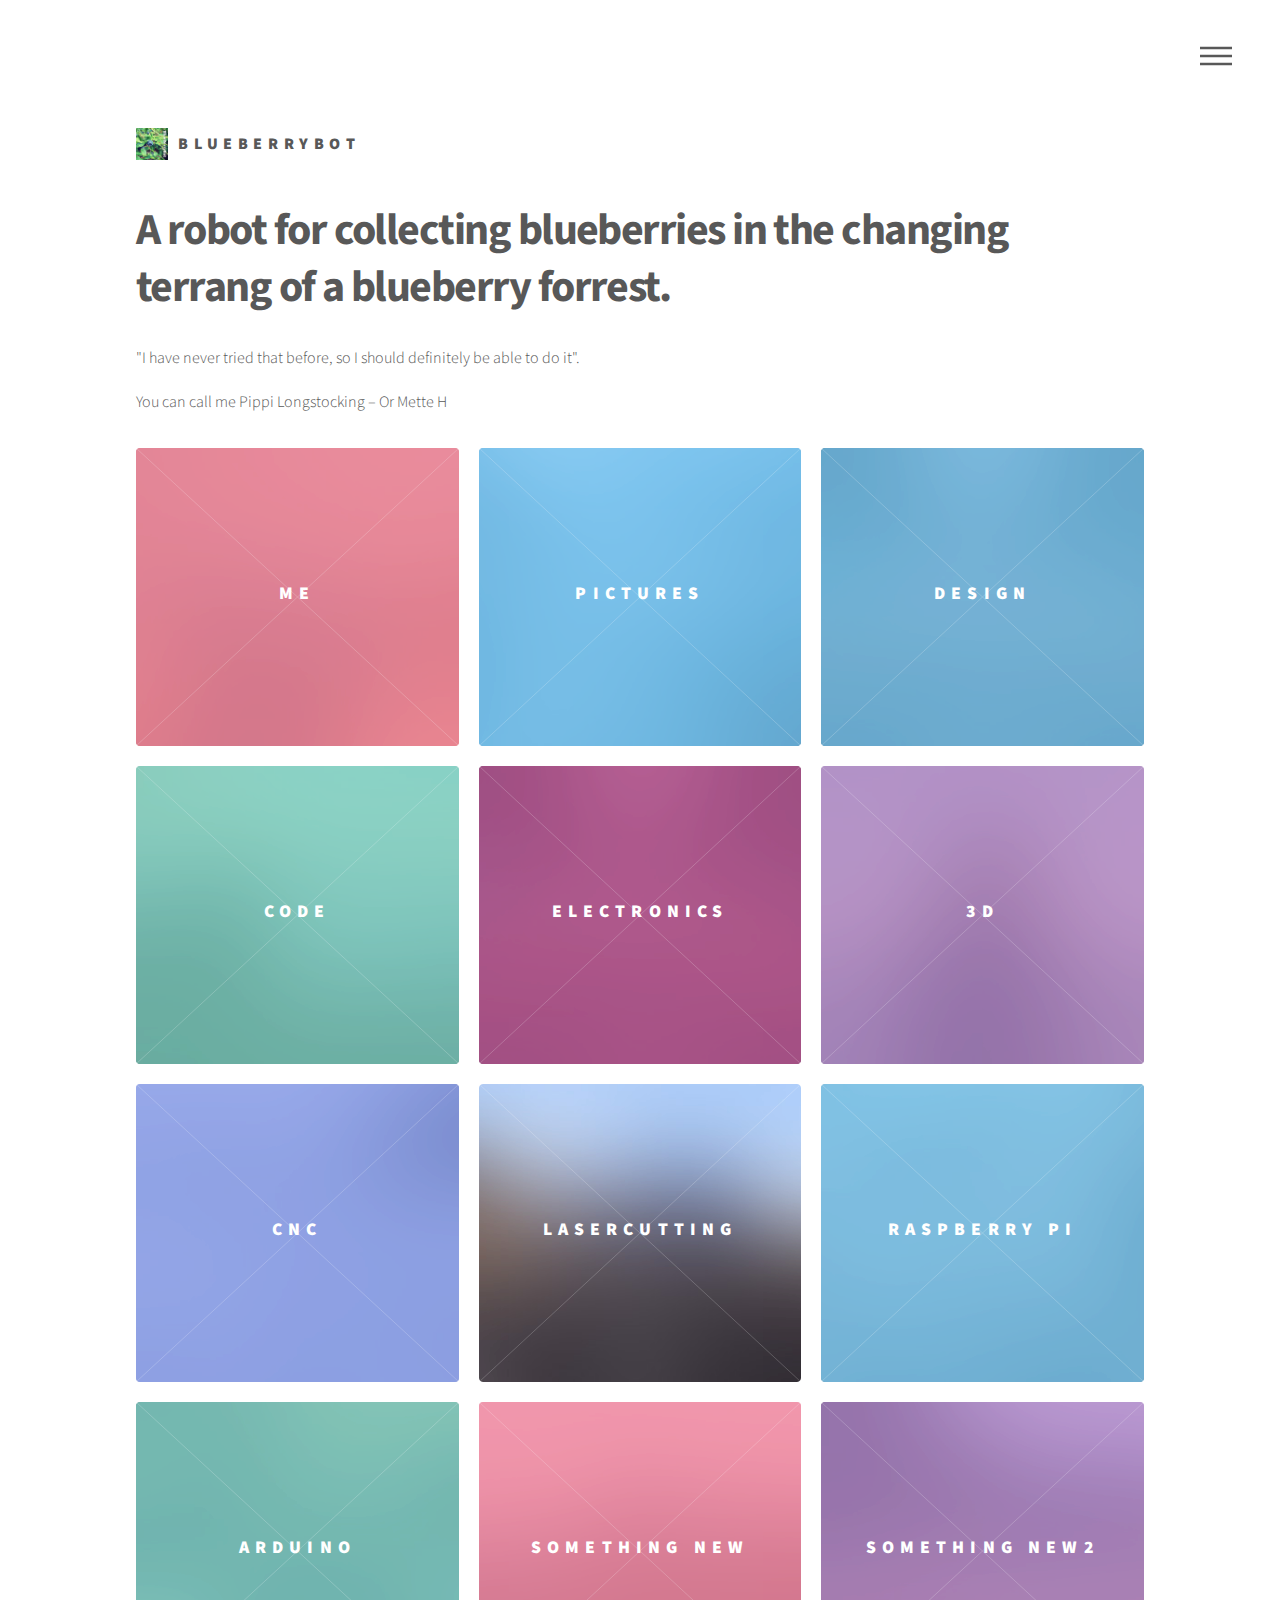
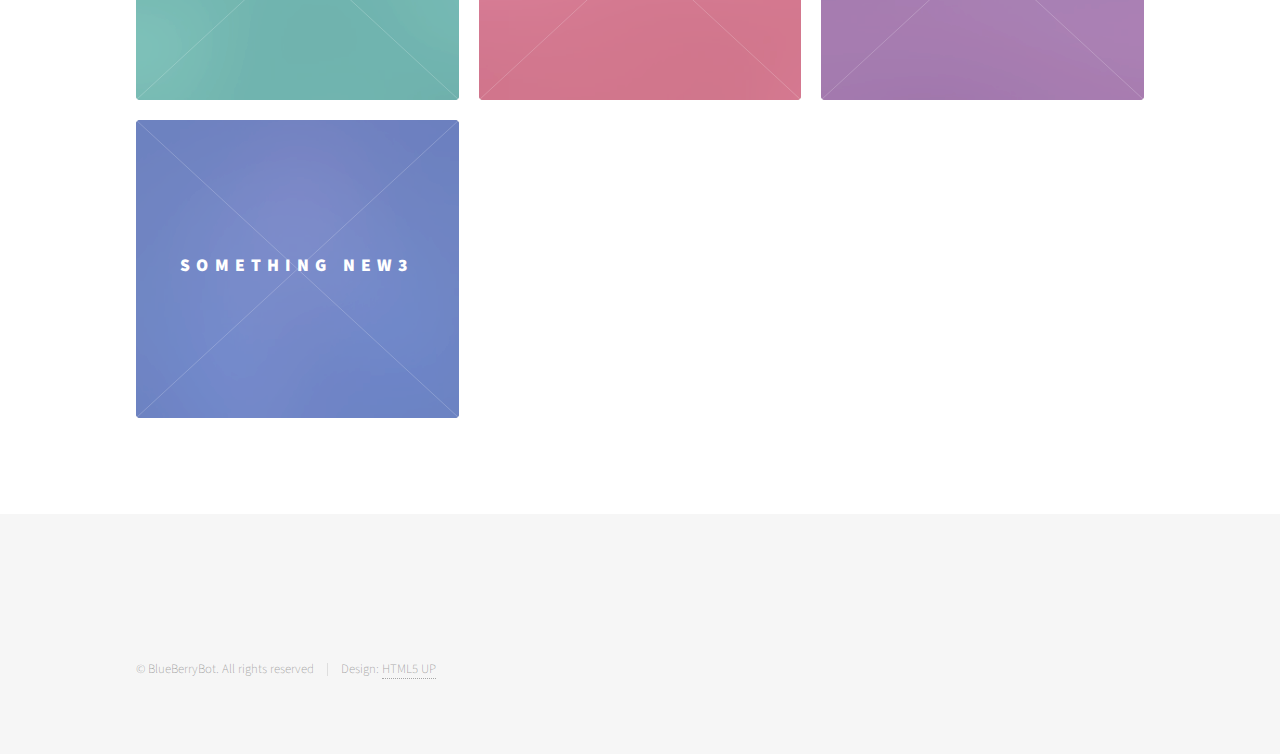
==== commit e77ee24a: "Lagt till design siden på webb" ====
--- a/docs/index.html
+++ b/docs/index.html
@@ -42,6 +42,7 @@
 							<li><a href="index.html">Home</a></li>
 							<li><a href="me.html">Me</a></li>
 							<li><a href="pictures.html">Pictures</a></li>
+							<li><a href="design.html">Design</a></li>
 							<li><a href="code.html">code</a></li>
 							<li><a href="electronics.html">Electronics</a></li>
 						</ul>
@@ -78,6 +79,17 @@
 										</div>
 									</a>
 								</article>
+								<article class="style2">
+									<span class="image">
+										<img src="images/pic03.jpg" alt="" />
+									</span>
+									<a href="design.html">
+										<h2>Design</h2>
+										<div class="content">
+											<p>Design in Fusion 360 and Inkscape.</p>
+										</div>
+									</a>
+								</article>
 								<article class="style3">
 									<span class="image">
 										<img src="images/pic12.jpg" alt="" />
